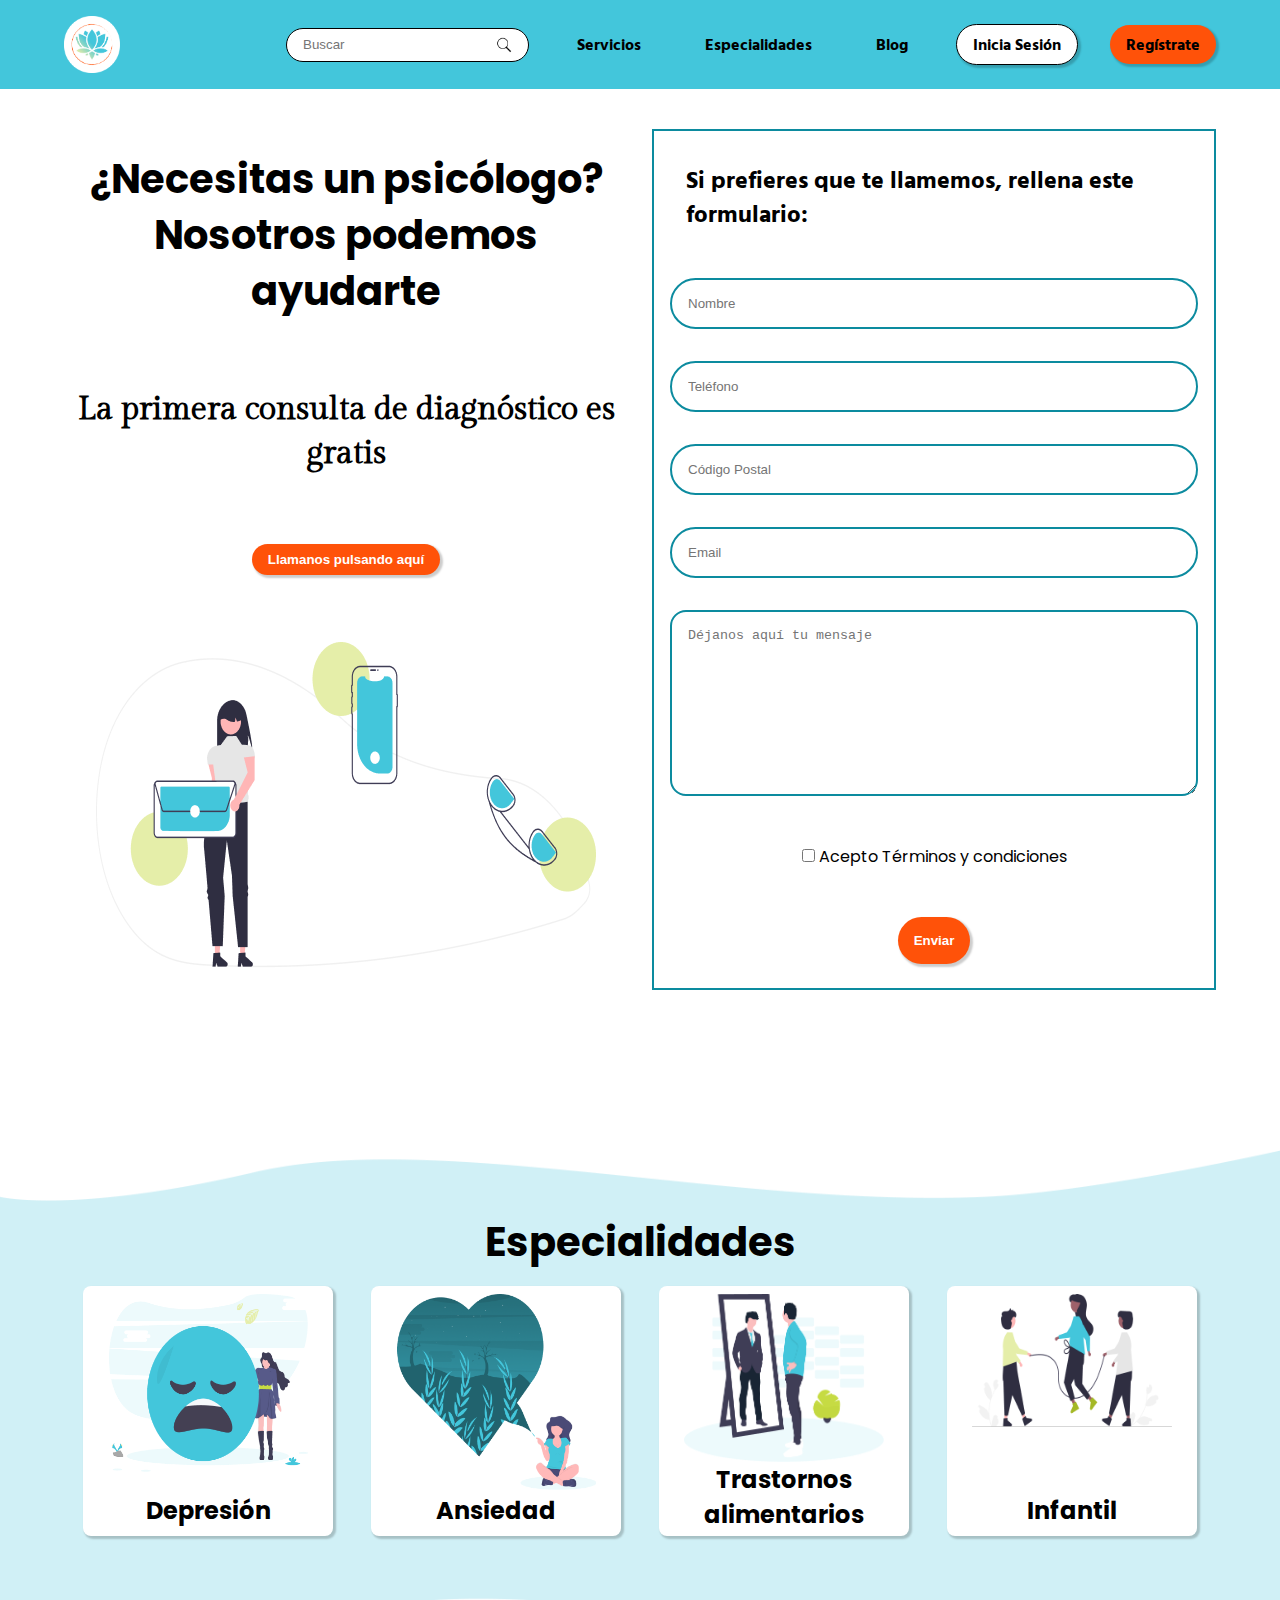
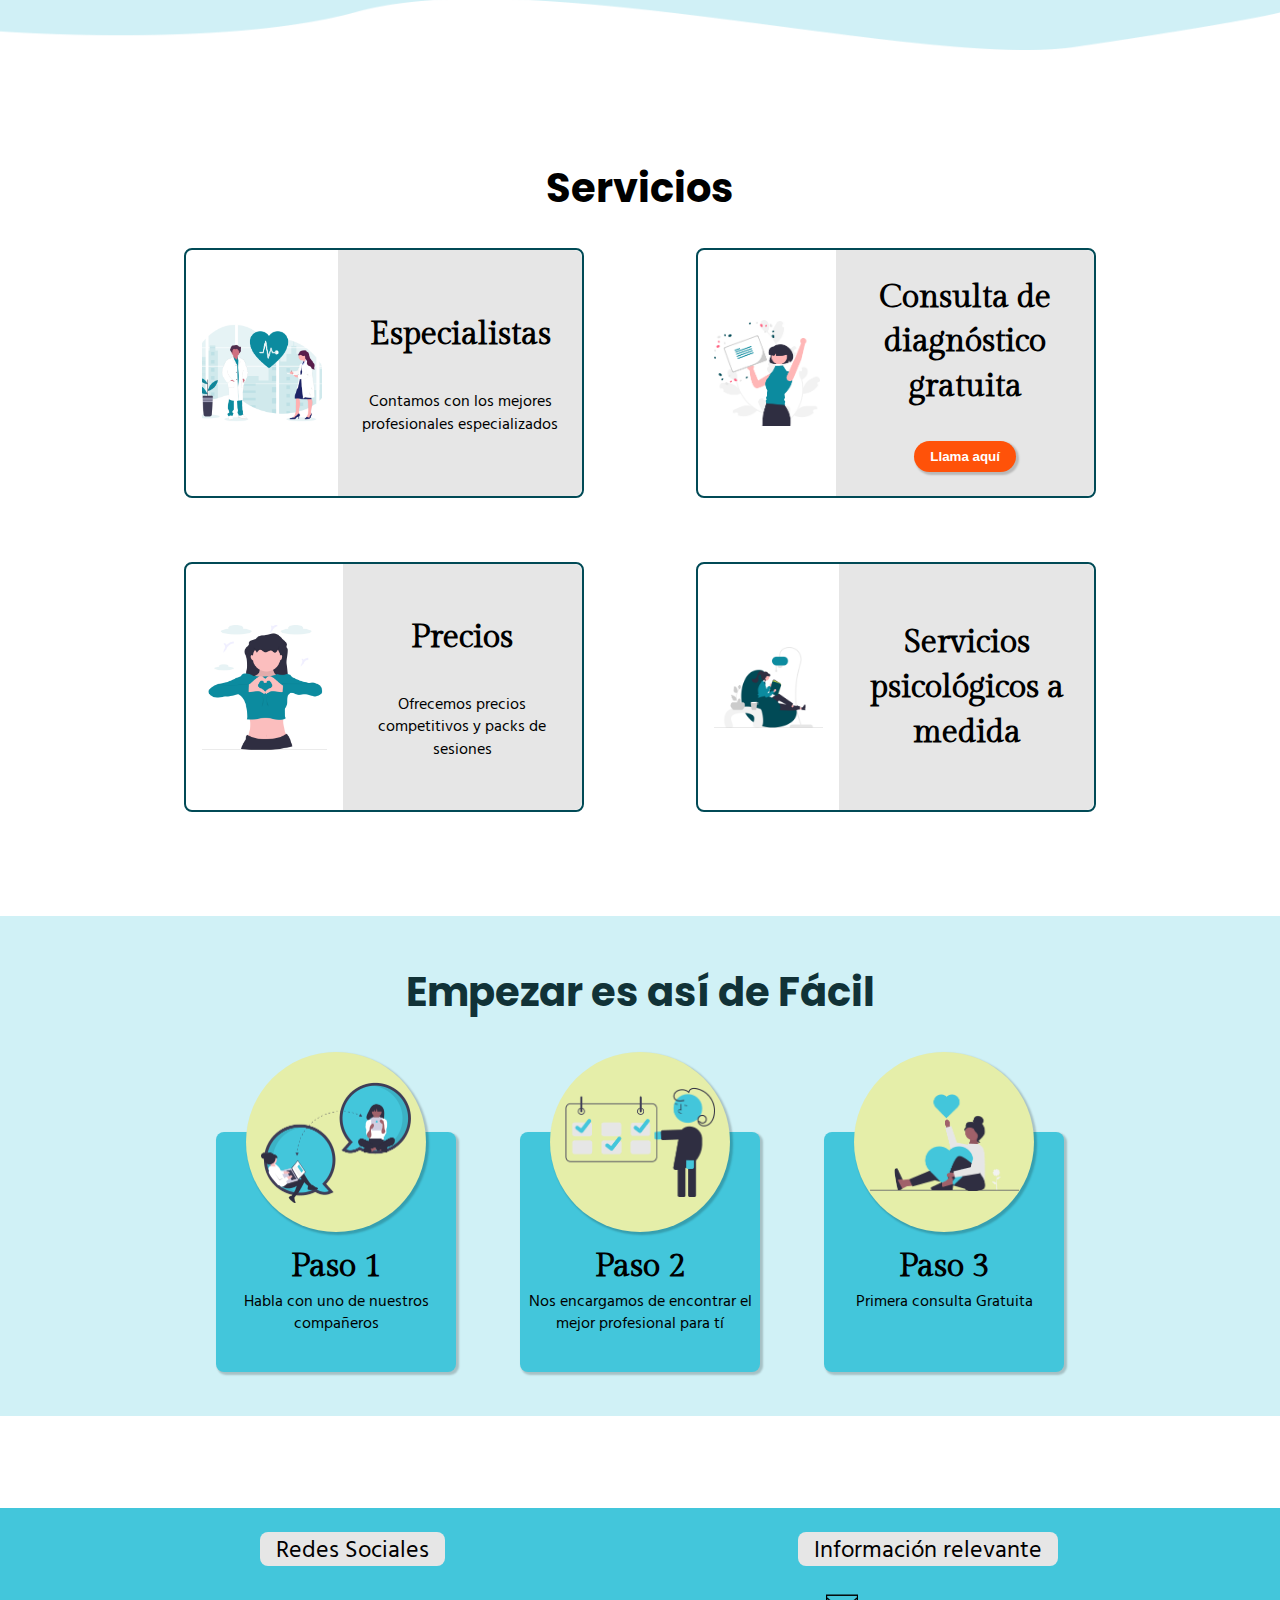
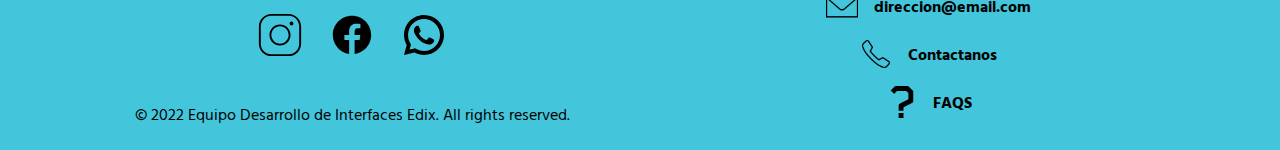
==== CLS/index.html @ a1950ba3 "Enlace especialidades" ====
<!DOCTYPE html>
<html lang="en">
<head>
  <meta charset="UTF-8">
  <meta http-equiv="X-UA-Compatible" content="IE=edge">
  <meta name="viewport" content="width=device-width, initial-scale=1.0">
  <link rel="stylesheet" href="./Estilos/style.css">
  <title>CLS</title>
</head>
<body>
  <!-- Header -->
  <header class="header">
    <!-- Navbar -->
    <nav class="nav container">
      <a href="./index.html" class="nav__logo">
        <img src="./images/logo.png" alt="Logo Empresa" class="logo_imagen">
      </a>
        
      <ul class="nav__list texto-descripcion">
        <img class="boton__menu-cerrar" src="./images/Iconografía/icons8-eliminar-50.png" alt="">
        <li>
          <form action="" class="nav__search">
            <input type="text" placeholder="Buscar" class="nav__search-input">
            <span class="nav__search-icon">
              <img src="./images/Iconografía/icons8-búsqueda-50.png" class="icono" alt="Icono Buscar">
            </span>
          </form>
        </li>
        <li class="nav__list-item">
          <a href="#" class="nav__list-link">Servicios</a>
        </li>
        <li class="nav__list-item">
          <a href="./PaginasWeb/especialidades.html" class="nav__list-link">Especialidades</a>
        </li>
        <li class="nav__list-item">
          <a href="#" class="nav__list-link">Blog</a>
        </li>
        <li>
          <a href="#" class="nav__list-item boton boton-blanco">Inicia Sesión</a>
        </li>
        <li>
          <a href="#" class="nav__list-item boton boton-contraste">Regístrate</a>
        </li>
      </ul>
      <span class="nav__menu-icon"><img src="./images/Iconografía/icons8-menú-en-círculos-50.png" alt=""></span>
        
    </nav>
  </header>

  <!-- Main -->
  <main class="main">

    <section class="hero container">
      <div class="hero-izq">
        <h1 class="titulo-h1">¿Necesitas un psicólogo?  Nosotros podemos ayudarte</h1>
        <h2 class="titulo-h2">La primera consulta de diagnóstico es gratis</h2>
        <button class="boton boton-contraste boton-llamanos">Llamanos pulsando aquí</button>
        <img src="./images/Picture1.png" alt="imagen llámanos">
      </div>
      <div>
        <form action="#" class="form-contacto">
          <h3 class="texto-descripcion">Si prefieres que te llamemos, rellena este formulario:</h3>
          <input type="text" placeholder="Nombre" class="input input-nombre">
          <input type="text" placeholder="Teléfono" class="input input-telefono">
          <input type="text" placeholder="Código Postal" class="input input-cPostal">
          <input type="text" placeholder="Email" class="input input-email">
          <textarea placeholder="Déjanos aquí tu mensaje" name="" id="" cols="30" rows="10" class="input-mensaje"></textarea>
          <div class="terminos-condiciones">
            <input type="checkbox" name="terminos" class="input-check">
            <span>Acepto Términos y condiciones</span><br>
            <span class="mensaje-tyc"></span>
          </div>
          <button type="submit" class="boton boton-contraste boton-enviar">Enviar</button>
        </form>
      </div>
      <div class="vEmergente">
        <div class="cont-vEmergente">
          <img class="boton-cerrar" src="./images/Iconografía/icons8-eliminar-50.png" alt="">
          <img src="./images/gracias.png" alt="">
          <h2>Muchas Gracias!</h2>
          <p>En breve nos pondremos en contacto contigo</p>
        </div>
      </div>
    </section>

    <section class="container especialidades">
      <img src="./images/fondoAzul.png" alt="">
      <h1 class="titulo-h1">Especialidades</h1>
      <div class="cont-especialidades">
        <div>
          <img src="./images/especialidad1.png" alt="">
          <h2>Depresión</h2>
        </div>
        <div>
          <img src="./images/especialidad2.png" alt="">
          <h2>Ansiedad</h2>
        </div>
        <div>
          <img src="./images/especialidad3.png" alt="">
          <h2>Trastornos alimentarios</h2>
        </div>
        <div>
          <img src="./images/especialidad4.png" alt="">
          <h2>Infantil</h2>
        </div>
      </div>
    </section>

    <section class="container servicios">
      <h1 class="titulo-h1">Servicios</h1>
      <div class="cont-tarj-serv">
        <div class="tarjeta-serv">
          <img src="./images/servicio1.png" alt="imagen especialistas">
          <div class="desc-servicio">
            <h2 class="titulo-h2">Especialistas</h2>
            <p class="texto-tarjeta">Contamos con los mejores profesionales especializados</p>
          </div>
        </div>
        <div class="tarjeta-serv">
          <img src="./images/servicio2.png" alt="imagen consulta">
          <div class="desc-servicio">
            <h2 class="titulo-h2">Consulta de diagnóstico gratuita</h2>
            <button class="boton boton-contraste">Llama aquí</button>
          </div>
        </div>
        <div class="tarjeta-serv">
          <img src="./images/servicio3.png" alt="imagen precios">
          <div class="desc-servicio">
            <h2 class="titulo-h2">Precios</h2>
            <p class="texto-tarjeta">Ofrecemos precios competitivos y packs de sesiones</p>
          </div>
        </div>
        <div class="tarjeta-serv">
          <img src="./images/servicio4.png" alt="imagen servicios">
          <div class="desc-servicio">
            <h2 class="titulo-h2">Servicios psicológicos a medida</h2>
          </div>
        </div>
      </div>
    </section>

    <section class="container empezar">
      <div class="fondo"></div>
      <div class="contenedor-empezar">
        <h1 class="titulo-h1">Empezar es así de Fácil</h1>
        <div class="contenedor-pasos">
          <div class="cont-tarj-pasos">
            <div class="cont-img-pasos">
              <img src="./images/pasos1.png" alt="">
            </div>
            <div class="cont-desc-pasos">
              <h2 class="titulo-h2">Paso 1</h2>
              <p class="texto-tarjeta">Habla con uno de nuestros compañeros</p>
            </div>
          </div>
          <div class="cont-tarj-pasos">
            <div class="cont-img-pasos">
              <img src="./images/pasos2.png" alt="">
            </div>
            <div class="cont-desc-pasos">
              <h2 class="titulo-h2">Paso 2</h2>
              <p class="texto-tarjeta">Nos encargamos de encontrar el mejor profesional para tí</p>
            </div>
          </div>
          <div class="cont-tarj-pasos">
            <div class="cont-img-pasos">
              <img src="./images/pasos3.png" alt="">
            </div>
            <div class="cont-desc-pasos">
              <h2 class="titulo-h2">Paso 3</h2>
              <p class="texto-tarjeta">Primera consulta Gratuita</p>
            </div>
          </div>
        </div>
      </div>
    </section>

  </main>
  <footer class="container footer">
    <div class="footer-izq">
      <h3 class="texto-descripcion">Redes Sociales</h3>
      <div class="iconos-redes">
        <img src="./images/Iconografía/icons8-instagram.svg" alt="icono instagram">
        <img src="./images/Iconografía/icons8-facebook-nuevo.svg" alt="icono facebook">
        <img src="./images/Iconografía/icons8-whatsapp.svg" alt="icono whatsapp">
      </div>
      <h6 class="texto-tarjeta">© 2022 Equipo Desarrollo de Interfaces Edix. All rights reserved.</h6>
    </div>
    <div class="footer-der">
      <h3 class="texto-descripcion">Información relevante</h3>
      <div>
        <img src="./images/Iconografía/icons8-mensaje-relleno-50.png" alt="icono mensaje">
        <h4 class="texto-tarjeta">direccion@email.com</h4>
      </div>
      <div>
        <img src="./images/Iconografía/icons8-teléfono-50.png" alt="icono telefono">
        <h4 class="texto-tarjeta">Contactanos</h4>
      </div>
      <div>
        <img src="./images/Iconografía/icons8-signo-de-interrogación-52.png" alt="icono interrogacion">
        <h4 class="texto-tarjeta">FAQS</h4>
      </div>
    </div>
  </footer>

  <script src="./JS/script.js"></script>
</body>
</html>
---- CLS/Estilos/style.css ----
@import url('https://fonts.googleapis.com/css2?family=Gilda+Display&family=Hind+Vadodara:wght@400;500;700&family=Poppins:wght@100;200;300;400;500;600;700&display=swap');

:root {
  /* Paleta de colores */

  --Azul-oscuro: #014A56;
  --Azul-turquesa: #0C8B9F;
  --Azul-base: #43C6DB;
  --Azul-claro: rgba(67, 198, 219, 0.25);
  --Verde-base: #A4B825;
  --Verde-medio: #C6DB43;
  --Verde-claro: #E5EEA9;
  --Contraste-base: #FF5209;
  --Contraste-medio: #FF9D56;
  --Contraste-Claro: #FFC9A2;
  --Negro: #000000;
  --Blanco: #FFFFFF;
  --Gris-claro: #E6E6E6;

}

* {
  margin: 0;
  padding: 0;
  box-sizing: border-box;
}

body {
  color: var(--Negro);
  font-family: 'Poppins', sans-serif;
  overflow-x: hidden;
}

body::-webkit-scrollbar {
  width: 16px;
}

body::-webkit-scrollbar-track {
  background: var(--Gris-claro);
}

body::-webkit-scrollbar-thumb {
  background-color: var(--Azul-claro);
  border-radius: 24px;
}

a {
  text-decoration: none;
}

ul {
  list-style: none;
}

textarea {
  border-radius: 16px;
}

/* Clases Reusables */

.input {
  border-radius: 24rem;
}

.icono {
  width: 16px;;
}

.titulo-h1 {
  font-family: 'Poppins', sans-serif;
  font-size: 40px;
  line-height: 140%;
}

.titulo-h2 {
  font-family: 'Gilda Display', serif;
  font-size: 32px;
  line-height: 140%;
}

.texto-descripcion {
  font-family: 'Hind Vadodara', sans-serif;
  font-size: 24px;
  line-height: 140%;
}

.texto-tarjeta {
  font-family: 'Hind Vadodara', sans-serif;
  font-size: 16px;
  line-height: 140%;
}

.boton {
  display: inline-block;
  font-weight: bold;
  text-align: center;
  cursor: pointer;
  border-radius: 24rem;
  padding: 8px 16px;
  box-shadow: 2px 2px 2px 1px rgba(0, 0, 0, 0.2);
  transition: background-color .25s;
}

.boton-contraste {
  background-color: var(--Contraste-base);
  color: var(--Negro);
  border: none;
}

.boton-contraste:hover {
  background-color: var(--Contraste-Claro);
}

.boton-blanco {
  background-color: var(--Blanco);
  color: var(--Negro);
  border: 1px solid var(--Negro);
}

.boton-blanco:hover {
  background-color: var(--Gris-claro);
}

.container {
  max-width: 100vw;
  margin-inline: auto;
  margin-block: 24px;
  padding: 16px 64px;
}

/* NavBar */

.header {
  position: relative;
  width: 100%;
}

.nav {
  display: flex;
  align-items: center;
  justify-content: space-between;
  background-color: var(--Azul-base);
  width: 100vw;
  gap: 16px;
  margin-top: 0;
}

.logo_imagen {
  display: block;
  width: 56px;
}

.nav__menu-icon {
  display: none;
}

.boton__menu-cerrar {
  display: none;
}

.nav__search {
  display: flex;
  align-items: center;
  column-gap: 1rem;
  padding: 8px 16px;
  border: 1px solid var(--Negro);
  border-radius: 24rem;
  background-color: var(--Blanco);
}

.nav__search:focus-within {
  border-color: var(--Contraste-base);
}

.nav__search-icon {
  display: inline-flex;
}

.nav__search-input {
  border: none;
  outline: none;
  width: 100%;
}

.nav__list {
  display: flex;
  flex-direction: row;
  justify-content: center;
  align-items: center;
  gap: 32px;
  font-size: 16px;
}

.nav__list-link {
  display: inline-block;
  padding: 16px;
  color: var(--Negro);
  font-weight: bold;
  transition: color .3s;
}

.nav__list-link:hover {
  color: var(--Contraste-base);
}

/* Hero */

.hero {
  position: relative;
  display: grid;
  grid-template-columns: repeat(2, 1fr);
  gap: 24px;
}

.hero-izq {
  display: flex;
  flex-direction: column;
  flex-flow: row wrap;
  justify-content: center;
  align-items: center;
  gap: 24px;
}

.hero-izq h1,
.hero-izq h2 {
  text-align: center;
}

.hero-izq button {
  width: fit-content;
  height: fit-content;
  margin-inline: auto;
  color: var(--Blanco);
}

.form-contacto {
  display: grid;
  justify-content: center;
  align-items: center;
  border: 2px solid var(--Azul-turquesa);
}

.form-contacto > * {
  padding: 16px;
  margin: 16px;
}

.terminos-condiciones {
  text-align: center;
}

.form-contacto input,
.form-contacto textarea {
  border: 2px solid var(--Azul-turquesa);
}
.form-contacto button {
  color: var(--Blanco);
  width: fit-content;
  height: fit-content;
  margin-inline: auto;
  margin-bottom: 24px;
}

.vEmergente {
  background-color: var(--Azul-claro);
  width: 100vw;
  height: 100vh;
  position: absolute;
  top: 50%;
  left: 50%;
  transform: translate(-50%, -50%);
  z-index: 10;
  display: none;
}

.cont-vEmergente {
  position: relative;
  top: 50%;
  left: 50%;
  transform: translate(-50%, -50%);
  display: flex;
  flex-direction: column;
  align-items: center;
  justify-content: center;
  gap: 32px;
  background-color: var(--Blanco);
  width: 600px;
  border-radius: 8px;
  padding: 32px;
}

.vEmergente.activo {
  display: initial;
}

.cont-vEmergente .boton-cerrar {
  position: absolute;
  top: 0;
  right: 0;
  scale: 0.7;
  cursor: pointer;
  margin: 8px;
}
/* Especialidades */

.especialidades {
  position: relative;
  padding-block: 64px;
  margin-block: 144px;
}

.especialidades > img {
  position: absolute;
  top: 0;
  left: 0;
  width: 100%;
  height: 500px;
  z-index: -1;

}

.especialidades h1 {
  text-align: center;
  margin-bottom: 16px;
}

.cont-especialidades {
  display: grid;
  grid-template-columns: repeat(4, 1fr);
  justify-content: center;
  justify-items: center;
  align-items: center;

}

.cont-especialidades div {
  width: 250px;
  height: 250px;
  padding:8px;
  background-color: var(--Blanco);
  border-radius: 8px;
  box-shadow: 2px 2px 2px 1px rgba(0, 0, 0, 0.2);
  display: flex;
  flex-direction: column;
  justify-content: space-between;
  align-items: center;
  cursor: pointer;
  transition: 0.2s ease-in-out;
}

.cont-especialidades div:hover {
  background-color: var(--Contraste-Claro);
}

.cont-especialidades h2 {
  text-align: center;
}

.cont-especialidades img {
  width: 200px;
}

/* Servicios */

.servicios {
  display: flex;
  flex-direction: column;
  justify-content: center;
  align-items: center;
}

.cont-tarj-serv {
  display: grid;
  grid-template-columns: repeat(2, 1fr);
  gap: 64px;
  margin-top: 32px;
  margin-bottom: 64px;
}

.tarjeta-serv {
  display: flex;
  justify-content: space-between;
  align-items: center;
  border: 2px solid var(--Azul-oscuro);
  border-radius: 8px;
  height: 250px;
  width: 400px;
  margin-inline: 24px;
}

.desc-servicio {
  display: flex;
  height: 100%;
  flex-direction: column;
  justify-content: center;
  align-items: center;
  background-color: var(--Gris-claro);
  border-bottom-right-radius: 8px;
  border-top-right-radius: 8px;
  padding: 16px;
}

.desc-servicio button {
  color: var(--Blanco);
  width: fit-content;
  height: fit-content;
  margin-inline: auto;
}

.desc-servicio h2,
.desc-servicio p,
.desc-servicio button {
  text-align: center;
  margin-block: 16px;
}

.servicios img {
  width: 250px;
  height: fit-content;
  overflow: hidden;
  padding: 16px;

}

/* Empezar es así de fácil */

.empezar {
  position: relative;
  margin-bottom: 120px;
}

.fondo {
  position: absolute;
  background-color: var(--Azul-claro);
  top: 0;
  left: 0;
  width: 100%;
  height: 500px;
}

.contenedor-empezar h1 {
  text-align: center;
  padding-block: 32px;
}

.contenedor-pasos {
  display: flex;
  justify-content: center;
  gap: 64px;
}

.cont-tarj-pasos {
  display: flex;
  flex-direction: column;
  position: relative;
  justify-content: center;
  align-items: center;
  margin-top: 80px;
  cursor: pointer;
}

.cont-tarj-pasos:hover .cont-img-pasos {
  scale: 1.05;
}

.cont-img-pasos {
  position: absolute;
  top: -80px;
  background-color: var(--Verde-claro);
  width: 180px;
  height: 180px;
  border-radius: 50%;
  display: grid;
  align-items: center;
  justify-content: center;
  box-shadow: 2px 2px 2px 1px rgba(0, 0, 0, 0.2);
  transition: 0.2s ease-in-out;
}

.cont-img-pasos img {
  width: 150px;
}

.cont-desc-pasos {
  background-color: var(--Azul-base);
  width: 240px;
  height: 240px;
  border-radius: 8px;
  display: flex;
  flex-direction: column;
  align-items: center;
  padding-top: 112px;
  box-shadow: 2px 2px 2px 1px rgba(0, 0, 0, 0.2);
}

.cont-desc-pasos p {
  text-align: center;
}

/* Footer */

footer {
  display: grid;
  grid-template-columns: repeat(2, 1fr);
  justify-content: center;
  margin-top: 64px;
  background-color: var(--Azul-base);
}

.footer {
  margin-bottom: 0;
  padding-block: 24px;
}

footer h3 {
  background-color: var(--Gris-claro);
  padding-inline: 16px;
  border-radius: 8px;
  font-weight: 400;
  text-align: center;
}

.footer-izq img {
  width: 48px;
}

.footer-izq h6 {
  font-weight: normal;
}

.iconos-redes {
  display: flex;
  gap: 24px;
}

.footer-der h3 {
  margin-bottom: 16px;
}

.footer-der img {
  width: 32px;
}

.footer-izq,
.footer-der {
  display: flex;
  flex-direction: column;
  align-items: center;
  justify-content: space-between;
}

.footer-der div {
  display: flex;
  gap: 16px;
  padding: 8px;
  align-items: center;
}


/*DEPRESION*/

/* Sección 1 */
.containertotal {
  padding-inline: 0;
}
.container1{
  display: flex;
  flex-direction: column;
  gap: 16px;
  background-color: var(--Gris-claro);
  border-radius: 8px;
}

.contenedor-tarj-dep {
  display: grid;
  grid-template-columns: 1fr 4fr;
  align-items: center;
  margin: 32px;
}

.contenedor-tarj-dep img {
  width: 200px;
  height: 200px;
  background-color: var(--Blanco);
  border-radius: 8px;
  margin: auto;
}

.desc-depresion {
  margin-inline: 16px;
}

.boton-llamar-dep{
  display: flex;
  align-items: center;
  justify-content: center;
  padding: 24px;
}

.boton-llamar-dep button {
 color: var(--Blanco);
}

/* Sección 2 */

.cont-profesionales {
  position: relative;
  display: flex;
  flex-direction: column;
  align-items: center;
  gap: 32px;
  margin-block: 128px;
}

.cont-profesionales > img {
  position: absolute;
  top: -64px;
  left: 0;
  width: 100%;
  height: 500px;
  z-index: -1;
}

.cont-profesionales h2 {
  text-align: center;
  margin-inline: 24px;
}

.cont-profesionales button {
  color: var(--Blanco);
}

.cont-personas {
  position: relative;
  display: flex;
  justify-content: center;
  align-items: center;
  gap: 64px;
}

.cont-personas p {
  text-align: center;
}

.cont-personas img {
  width: 170px;
  border-radius: 50%;
  transition: .2s ease-in-out;
}

.cont-personas img:hover {
  scale: 1.02;
}
 .personas {
  display: flex;
  flex-direction: column;
  gap: 16px;
 }

/* Seccion 3 */

.container3{
  display: flex;
  flex-direction: column;
  gap: 32px;
  border: #014A56 solid 2px;
  border-radius: 8px;
  margin-inline: 32px;
}

.container3 button {
  width: fit-content;
  height: fit-content;
  margin-inline: auto;
  color: var(--Blanco);
  background-color: var(--Azul-oscuro);
  border: none;
}

.blogs {
  display: grid;
  grid-template-columns: repeat(3, 1fr);
  gap: 16px;
  align-items: center;
  justify-content: center;
}

.blog {
  padding: 8px;
  border-radius: 8px;
  height: 150px;
  background-color: var(--Gris-claro);
}

.container3 h2{
  text-align: center;
  padding-top: 16px;
}

.cuadro{
  display: grid;
  grid-template-columns: 1fr 3fr;
  align-items: center;
  justify-content: center;
  gap: 16px;
}

.cuadro p{
  padding: 16px;
}

.cuadro img {
  height: 120px;
  width: 100px;
  border-radius: 8px;
}



/* Sección 4 */

.container4 {
  display: flex;
  flex-direction: column;
  justify-content: center;
  align-items: center;
  gap: 80px;
  margin: 48px;
}

.cont-exito {
  display: flex;
  align-items: center;
  justify-content: space-between;
  gap: 16px;
}

.exito {
  position: relative;
  display: flex;
  flex-direction: column;
  align-items: center;
  justify-content: flex-end;
  background-color: var(--Azul-claro);
  border-radius: 8px;
  height: 300px;
  width: 300px;
}

.exito img {
  position: absolute;
  width: 150px;
  top: -56px;
  background-color: var(--Gris-claro);
  border-radius: 50%;
}

.exito p {
  text-align: center;
  padding: 16px;
}


@media screen and (max-width: 1250px){

  .nav__list {
    column-gap: 8px;
  }

  /* Hero */

  .hero-izq img {
    width: 40vw;
  }

  /* Especialidades */


  .cont-especialidades {
    grid-template-columns: repeat(2, 1fr);
    gap: 40px;
  }

  .especialidades > img {
    height: 800px;
  }

  /* Servicios */

  .tarjeta-serv {
    border-radius: 8px;
    height: 250px;
    width: 350px;
    margin-inline: 24px;
  }

  /* Profesionales */

  .cont-profesionales > img {
    height: 550px;
  }

  /* Exito */

  .cont-exito {
    display: grid;
    grid-template-columns: repeat(2, 1fr);
    gap: 88px;
  }

}

/*ESPECIALIDADES*/

/*LAPTOP*/
@media screen {

.tituloEspecialidad{
  text-align: center;
  padding: 100px;

}

.flexEspecialidades{
  display: grid;
  grid-template-columns: repeat(4, 1fr);
  justify-content: center;
  justify-items: center;
  align-items: center;
  margin-left: 10%;
  margin-right: 10%;
  margin-bottom: 10%;
}


.flexEspecialidades div:hover {
  background-color: var(--Contraste-Claro);
  animation: miAnimacion 2s ease 0s infinite;
}

.flexEspecialidades div {
  width: 90%;
  height: 300px;
  padding:10px;
  background-color: var(--Azul-claro);
  border-radius: 8px;
  box-shadow: 2px 2px 2px 1px rgba(0, 0, 0, 0.2);
  display: flex;
  flex-direction: column;
  justify-content: space-between;
  align-items: center;
  cursor: pointer;
  transition: 0.2s ease-in-out;
  margin: 5%;

}

.tarjetaEspecialidad{
  display: grid;
  grid-template-columns: 1;
  grid-template-rows: 2;
}

.flexEspecialidades img {
  width: 80%;
  align-items: center;
  grid-column: 2/3;
}


}

/*TABLET*/
@media screen and (max-width: 992px){

  /* Nav */

  .nav__list {
    position: relative;
    flex-direction: column;
    position: absolute;
    top: 0;right: 0;
    z-index: 100;
    background-color: var(--Gris-claro);
    padding-block: 112px 32px;
    padding-inline: 32px;
    border-radius: 8px;
    transform: translateX(100%);
    transition: 0.3s linear;
    box-shadow: 0px 2px 2px 2px rgba(0, 0, 0, 0.2);
  }

  .boton__menu-cerrar{
    display: initial;
    position: absolute;
    top: 0;
    right: 0;
    padding: 16px 24px;
    transform: scale(0.6);
  }

  .nav__list.activo {
    transform: translateX(0);
  }

  .nav__menu-icon {
    display: initial;
    transform: scale(0.8);
  }

  .tituloEspecialidad{
    text-align: center;
    padding: 80px;

  }

  /* Hero */

  .hero {
    grid-template-columns: 1fr;
  }

  /* Servicios Home */

  .cont-tarj-serv {
    grid-template-columns: 1fr;
  }

  /* Empezar es así de fácil */

  .contenedor-pasos {
    display: flex;
    flex-direction: column;
  }

  .fondo {
    height: 1300px;
  }

  /* Profesionales */

  .cont-personas {
    display: grid;
    grid-template-columns: repeat(2, 1fr);
    column-gap: 128px;
  }

  .cont-profesionales > img {
    height: 860px;
  }

  .flexEspecialidades{
    display: grid;
    grid-template-columns: repeat(2, 1fr);
    justify-content: center;
    justify-items: center;
    align-items: center;
    margin-left: 10%;
    margin-right: 10%;
    margin-bottom: 10%;
  }

  .flexEspecialidades div:hover {
    background-color: var(--Contraste-Claro);
    animation: miAnimacion 2s ease 0s infinite;
  }

  .flexEspecialidades div {
    width: 90%;
    height: 300px;
    padding:10px;
    background-color: var(--Azul-claro);
    border-radius: 8px;
    box-shadow: 2px 2px 2px 1px rgba(0, 0, 0, 0.2);
    display: flex;
    flex-direction: row;
    justify-content: space-between;
    align-items: center;
    cursor: pointer;
    transition: 0.2s ease-in-out;
    margin: 24px;

  }

  .tarjetaEspecialidad{
    display: grid;
    grid-template-columns: 1;
    grid-template-rows: 2;
    justify-self: center;
  }

  .flexEspecialidades img {
    width: 80%;
    align-items: center;
    grid-column: 2/3;

  }

  /* Footer */
  footer h3 {
    width: min-content;
  }
}

  /*MOBILE*/
@media screen and (max-width: 575px){

  /* Especialidades Home */

  .especialidades {
    margin-block: 164px;
    padding-top: 180px;
  }
  .cont-especialidades {
    grid-template-columns: 1fr;
  }

  .especialidades > img {
    width: 1000px;
    height: 1600px;
  }

  .especialidades > h1 {
    margin-bottom: 32px;
  }

  /* Empezar es así de fácil */

  .fondo {
    height: 1340px;
  }

  /* Profesionales */

  .cont-personas {
    display: flex;
    flex-direction: column;
  }

  .cont-profesionales > img {
    top: -140px;
    height: 1550px;
    width: 1600px;
  }

  /* Blogs */

  .blogs {
    display: flex;
    flex-direction: column;
  }

  /* Exito */

  .cont-exito {
    display: flex;
    flex-direction: column;
  }

  .tituloEspecialidad{
    text-align: center;
    padding: 64px;

  }

  .flexEspecialidades{
    display: grid;
    grid-template-columns: repeat(1, 1fr);
    justify-content: center;
    justify-items: center;
    align-items: center;
  }


  .flexEspecialidades div:hover {
    background-color: var(--Contraste-Claro);
    animation: miAnimacion 2s ease 0s infinite;
  }

  .flexEspecialidades div {
    width: 90%;
    height: 400px;
    padding:10px;
    background-color: var(--Azul-claro);
    border-radius: 8px;
    box-shadow: 2px 2px 2px 1px rgba(0, 0, 0, 0.2);
    display: flex;
    flex-direction: column;
    justify-content: space-between;
    align-items: center;
    cursor: pointer;
    transition: 0.2s ease-in-out;
  }

  .tarjetaEspecialidad{
    display: grid;
    grid-template-columns: 1;
    grid-template-rows: 2;
    justify-self: center;
  }

  .tarjetaEspecialidad img {
    width: 80%;
    grid-column: 2/3;
  }

}


@keyframes miAnimacion {

  0%, 100%{
    transform: scale(1,1);
  }
  50%{
    transform: scale(1.1, 1.1);
  }

}
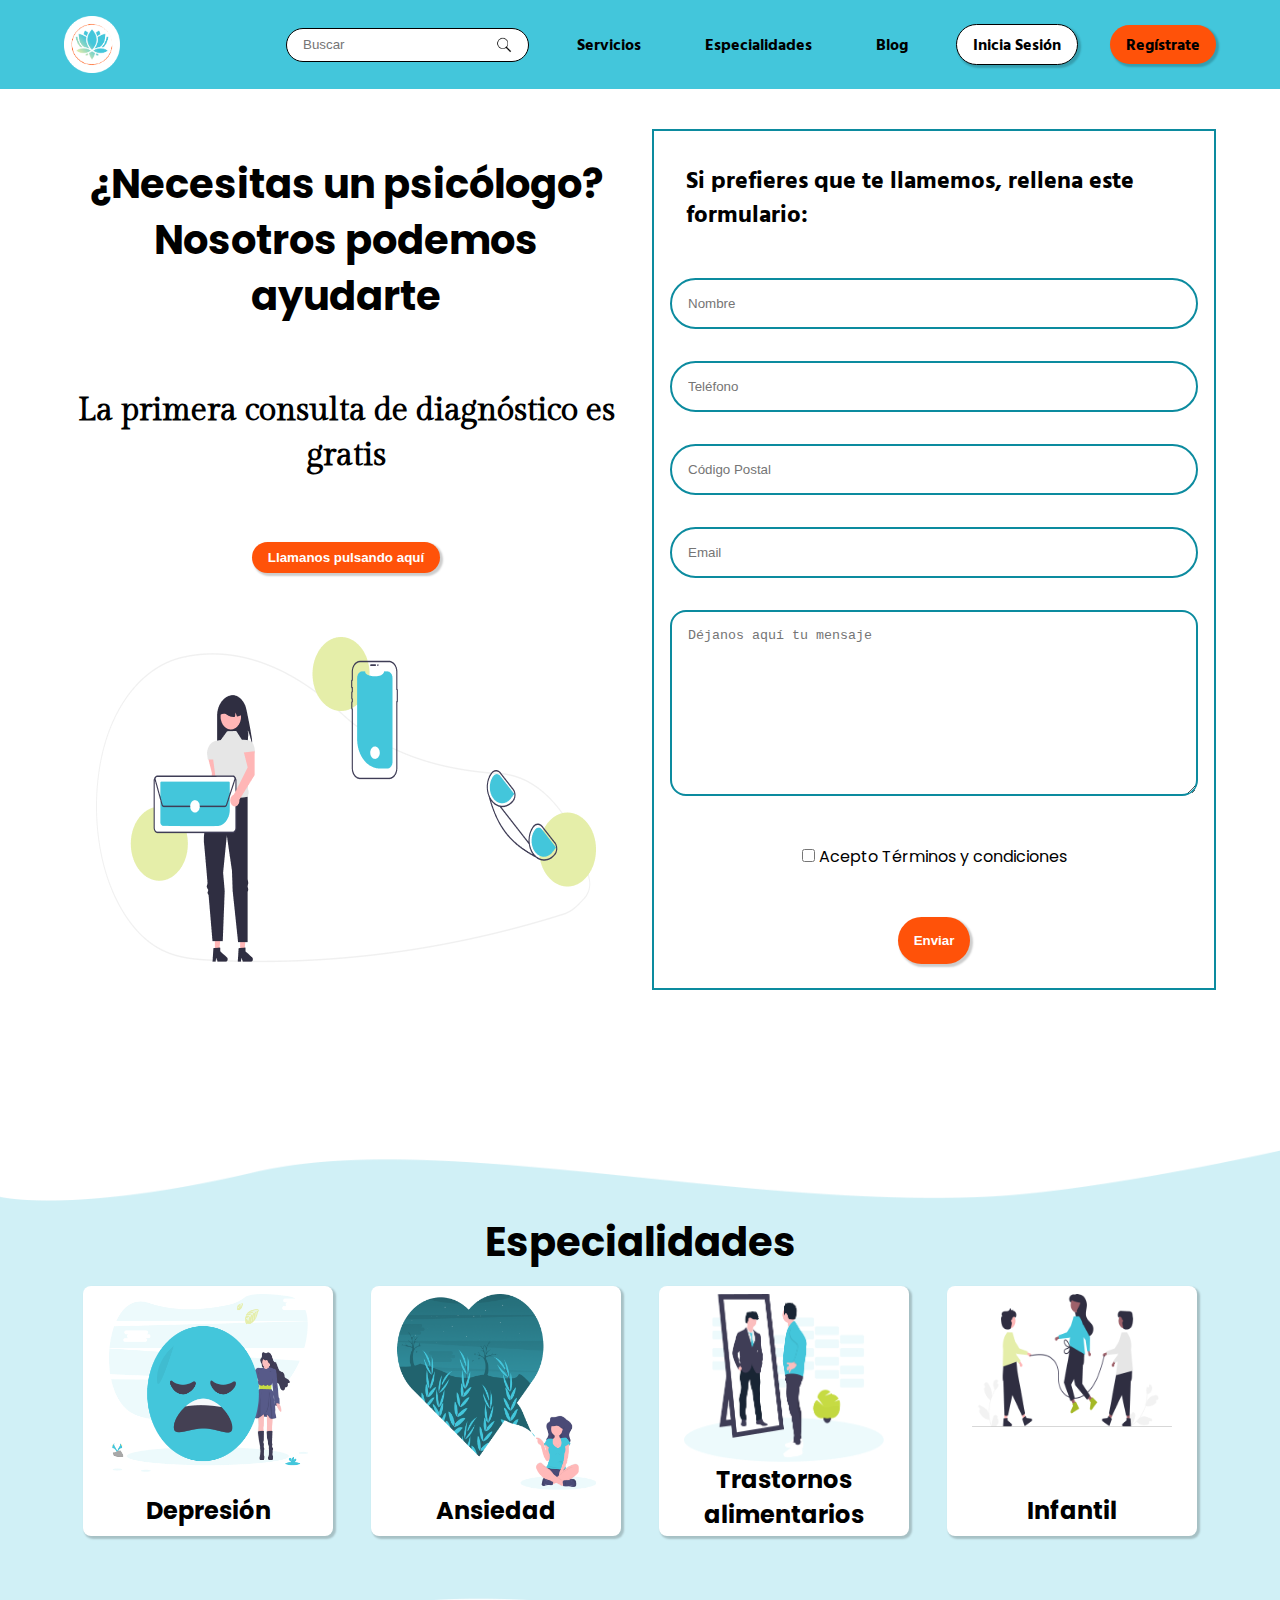
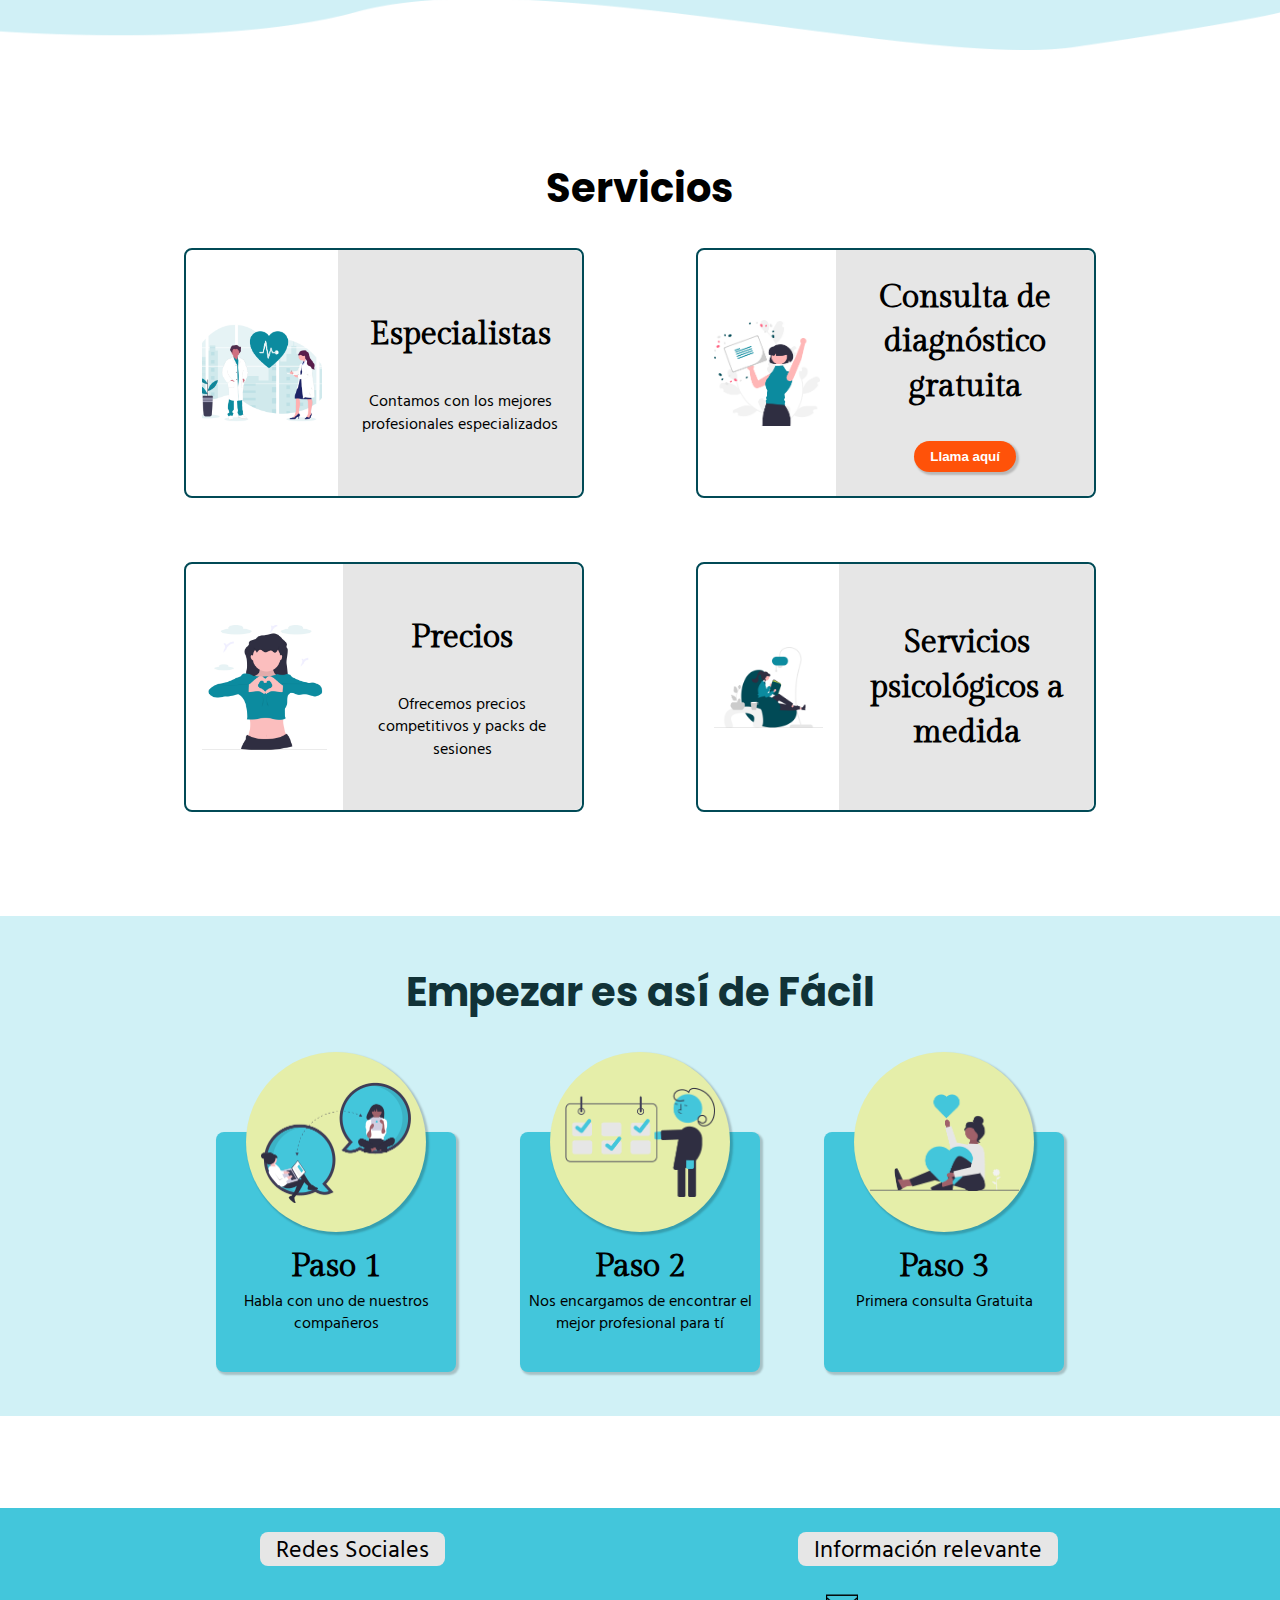
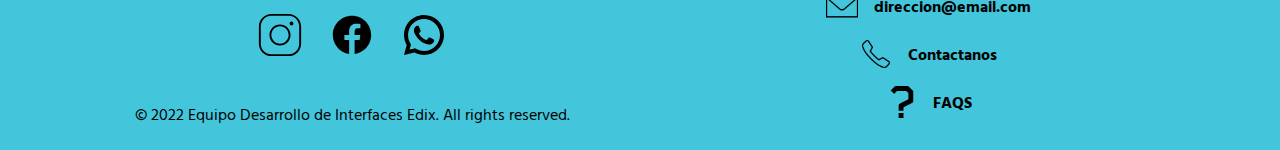
==== commit b41d9cda: "cambios" ====
--- a/CLS/index.html
+++ b/CLS/index.html
@@ -36,10 +36,10 @@
           <a href="#" class="nav__list-link">Blog</a>
         </li>
         <li>
-          <a href="#" class="nav__list-item boton boton-blanco">Inicia Sesión</a>
+          <a href="./PaginasWeb/404.html" class="nav__list-item boton boton-blanco">Inicia Sesión</a>
         </li>
         <li>
-          <a href="#" class="nav__list-item boton boton-contraste">Regístrate</a>
+          <a href="./PaginasWeb/404.html" class="nav__list-item boton boton-contraste">Regístrate</a>
         </li>
       </ul>
       <span class="nav__menu-icon"><img src="./images/Iconografía/icons8-menú-en-círculos-50.png" alt=""></span>
@@ -54,11 +54,11 @@
       <div class="hero-izq">
         <h1 class="titulo-h1">¿Necesitas un psicólogo?  Nosotros podemos ayudarte</h1>
         <h2 class="titulo-h2">La primera consulta de diagnóstico es gratis</h2>
-        <button class="boton boton-contraste boton-llamanos">Llamanos pulsando aquí</button>
+        <button  onclick='location.href="./PaginasWeb/404.html"' class="boton boton-contraste boton-llamanos">Llamanos pulsando aquí</button>
         <img src="./images/Picture1.png" alt="imagen llámanos">
       </div>
       <div>
-        <form action="#" class="form-contacto">
+        <form action="" class="form-contacto">
           <h3 class="texto-descripcion">Si prefieres que te llamemos, rellena este formulario:</h3>
           <input type="text" placeholder="Nombre" class="input input-nombre">
           <input type="text" placeholder="Teléfono" class="input input-telefono">
@@ -70,7 +70,7 @@
             <span>Acepto Términos y condiciones</span><br>
             <span class="mensaje-tyc"></span>
           </div>
-          <button type="submit" class="boton boton-contraste boton-enviar">Enviar</button>
+          <button type="button" class="boton boton-contraste boton-enviar">Enviar</button>
         </form>
       </div>
       <div class="vEmergente">
@@ -87,22 +87,22 @@
       <img src="./images/fondoAzul.png" alt="">
       <h1 class="titulo-h1">Especialidades</h1>
       <div class="cont-especialidades">
-        <div>
+        <a href="./PaginasWeb/depresion.html" target="_blank">
           <img src="./images/especialidad1.png" alt="">
           <h2>Depresión</h2>
-        </div>
-        <div>
+        </a>
+        <a>
           <img src="./images/especialidad2.png" alt="">
           <h2>Ansiedad</h2>
-        </div>
-        <div>
+        </a>
+        <a>
           <img src="./images/especialidad3.png" alt="">
           <h2>Trastornos alimentarios</h2>
-        </div>
-        <div>
+        </a>
+        <a>
           <img src="./images/especialidad4.png" alt="">
           <h2>Infantil</h2>
-        </div>
+        </a>
       </div>
     </section>
 
--- a/CLS/Estilos/style.css
+++ b/CLS/Estilos/style.css
@@ -216,10 +216,9 @@
 .hero-izq {
   display: flex;
   flex-direction: column;
-  flex-flow: row wrap;
-  justify-content: center;
-  align-items: center;
-  gap: 24px;
+  justify-content: center;
+  align-items: center;
+  gap: 64px;
 }
 
 .hero-izq h1,
@@ -334,7 +333,8 @@
 
 }
 
-.cont-especialidades div {
+.cont-especialidades a {
+  color: var(--Negro);
   width: 250px;
   height: 250px;
   padding:8px;
@@ -349,7 +349,7 @@
   transition: 0.2s ease-in-out;
 }
 
-.cont-especialidades div:hover {
+.cont-especialidades a:hover {
   background-color: var(--Contraste-Claro);
 }
 
@@ -557,8 +557,7 @@
   align-items: center;
 }
 
-
-/*DEPRESION*/
+/*PÁGINA DEPRESION*/
 
 /* Sección 1 */
 .containertotal {
@@ -716,8 +715,6 @@
   border-radius: 8px;
 }
 
-
-
 /* Sección 4 */
 
 .container4 {
@@ -761,6 +758,92 @@
   padding: 16px;
 }
 
+/*PAG ESPECIALIDADES*/
+
+.cont-pag-especialidades {
+  display: flex;
+  flex-direction: column;
+  align-items: center;
+  justify-content: center;
+  margin-bottom: 128px;
+}
+
+.tituloEspecialidad{
+  text-align: center;
+  padding: 100px;
+}
+
+.flexEspecialidades{
+  display: grid;
+  grid-template-columns: repeat(2, 1fr);
+  justify-content: center;
+  justify-items: center;
+  align-items: center;
+  gap: 64px;
+}
+
+
+.tarjetaEspecialidad:hover {
+  background-color: var(--Contraste-Claro);
+  
+}
+
+.tarjetaEspecialidad:hover > div {
+  animation: miAnimacion 2s ease-in-out 0s infinite;
+}
+
+.tarjetaEspecialidad{
+  display: flex;
+  flex-direction: column;
+  align-items: center;
+  justify-content: space-between;
+  width: 400px;
+  height: 500px;
+  background-color: var(--Azul-claro);
+  border-radius: 8px;
+  padding: 24px;
+}
+
+.tarjetaEspecialidad > div {
+  display: grid;
+  place-content: center;
+  background-color: var(--Gris-claro);
+  width: 250px;
+  height: 250px;
+  border-radius: 50%;
+}
+
+.tarjetaEspecialidad img {
+  width: 200px;
+  padding: 8px;
+}
+
+.tarjetaEspecialidad h2 {
+  text-align: center;
+  color: var(--Negro);
+}
+
+.tarjetaEspecialidad h5 {
+  text-align: center;
+  color: var(--Negro);
+}
+
+/* PÁGINA 404 */
+
+.cont-pag-construccion {
+  display: grid;
+  place-content: center;
+  justify-content: center;
+  align-items: center;
+  width: 100vw;
+  height: 100vh;
+  gap: 80px;
+}
+
+.cont-pag-construccion img {
+  filter: hue-rotate(330deg);
+  scale: 1.4;
+}
 
 @media screen and (max-width: 1250px){
 
@@ -808,66 +891,6 @@
     grid-template-columns: repeat(2, 1fr);
     gap: 88px;
   }
-
-}
-
-/*ESPECIALIDADES*/
-
-/*LAPTOP*/
-@media screen {
-
-.tituloEspecialidad{
-  text-align: center;
-  padding: 100px;
-
-}
-
-.flexEspecialidades{
-  display: grid;
-  grid-template-columns: repeat(4, 1fr);
-  justify-content: center;
-  justify-items: center;
-  align-items: center;
-  margin-left: 10%;
-  margin-right: 10%;
-  margin-bottom: 10%;
-}
-
-
-.flexEspecialidades div:hover {
-  background-color: var(--Contraste-Claro);
-  animation: miAnimacion 2s ease 0s infinite;
-}
-
-.flexEspecialidades div {
-  width: 90%;
-  height: 300px;
-  padding:10px;
-  background-color: var(--Azul-claro);
-  border-radius: 8px;
-  box-shadow: 2px 2px 2px 1px rgba(0, 0, 0, 0.2);
-  display: flex;
-  flex-direction: column;
-  justify-content: space-between;
-  align-items: center;
-  cursor: pointer;
-  transition: 0.2s ease-in-out;
-  margin: 5%;
-
-}
-
-.tarjetaEspecialidad{
-  display: grid;
-  grid-template-columns: 1;
-  grid-template-rows: 2;
-}
-
-.flexEspecialidades img {
-  width: 80%;
-  align-items: center;
-  grid-column: 2/3;
-}
-
 
 }
 
@@ -919,6 +942,7 @@
 
   .hero {
     grid-template-columns: 1fr;
+    gap: 64px;
   }
 
   /* Servicios Home */
@@ -936,6 +960,21 @@
 
   .fondo {
     height: 1300px;
+  }
+ 
+  /* PÁGINA DEPRESIÓN */
+
+  .contenedor-tarj-dep {
+    display: flex;
+    flex-direction: column;
+    align-items: center;
+    justify-content: center;
+    gap: 32px;
+  }
+
+  .desc-depresion h2,
+  .desc-depresion p {
+    text-align: center;
   }
 
   /* Profesionales */
@@ -949,55 +988,37 @@
   .cont-profesionales > img {
     height: 860px;
   }
+  /* Blogs */
+
+  .blogs {
+    display: flex;
+    flex-direction: column;
+  }
+
+  /* Página Especialidades */
 
   .flexEspecialidades{
-    display: grid;
-    grid-template-columns: repeat(2, 1fr);
-    justify-content: center;
-    justify-items: center;
-    align-items: center;
-    margin-left: 10%;
-    margin-right: 10%;
-    margin-bottom: 10%;
-  }
-
-  .flexEspecialidades div:hover {
-    background-color: var(--Contraste-Claro);
-    animation: miAnimacion 2s ease 0s infinite;
-  }
-
-  .flexEspecialidades div {
-    width: 90%;
+    grid-template-columns: 1fr;
+  }
+
+  /* Éxito */
+
+  .cont-exito {
+    column-gap: 24px;
+    row-gap: 128px;
+  }
+
+  .exito {
     height: 300px;
-    padding:10px;
-    background-color: var(--Azul-claro);
-    border-radius: 8px;
-    box-shadow: 2px 2px 2px 1px rgba(0, 0, 0, 0.2);
-    display: flex;
-    flex-direction: row;
-    justify-content: space-between;
-    align-items: center;
-    cursor: pointer;
-    transition: 0.2s ease-in-out;
-    margin: 24px;
-
-  }
-
-  .tarjetaEspecialidad{
-    display: grid;
-    grid-template-columns: 1;
-    grid-template-rows: 2;
-    justify-self: center;
-  }
-
-  .flexEspecialidades img {
-    width: 80%;
-    align-items: center;
-    grid-column: 2/3;
-
-  }
-
-  /* Footer */
+    width: 250px;
+  }
+  
+  .exito img {
+    width: 120px;
+    top: -66px;
+  }
+ 
+  /* FOOTER */
   footer h3 {
     width: min-content;
   }
@@ -1030,6 +1051,8 @@
   .fondo {
     height: 1340px;
   }
+
+  /* Página Depresión */
 
   /* Profesionales */
 
@@ -1044,13 +1067,6 @@
     width: 1600px;
   }
 
-  /* Blogs */
-
-  .blogs {
-    display: flex;
-    flex-direction: column;
-  }
-
   /* Exito */
 
   .cont-exito {
@@ -1058,66 +1074,35 @@
     flex-direction: column;
   }
 
-  .tituloEspecialidad{
-    text-align: center;
-    padding: 64px;
-
-  }
-
-  .flexEspecialidades{
-    display: grid;
-    grid-template-columns: repeat(1, 1fr);
-    justify-content: center;
-    justify-items: center;
-    align-items: center;
-  }
-
-
-  .flexEspecialidades div:hover {
-    background-color: var(--Contraste-Claro);
-    animation: miAnimacion 2s ease 0s infinite;
-  }
-
-  .flexEspecialidades div {
-    width: 90%;
+  /* Página Especialidades */
+  
+  .tarjetaEspecialidad{
+    width: 300px;
     height: 400px;
-    padding:10px;
-    background-color: var(--Azul-claro);
-    border-radius: 8px;
-    box-shadow: 2px 2px 2px 1px rgba(0, 0, 0, 0.2);
-    display: flex;
-    flex-direction: column;
-    justify-content: space-between;
-    align-items: center;
-    cursor: pointer;
-    transition: 0.2s ease-in-out;
-  }
-
-  .tarjetaEspecialidad{
-    display: grid;
-    grid-template-columns: 1;
-    grid-template-rows: 2;
-    justify-self: center;
-  }
-
+    padding: 24px;
+  }
+  
+  .tarjetaEspecialidad > div {
+    width: 150px;
+    height: 150px;
+  }
+  
   .tarjetaEspecialidad img {
-    width: 80%;
-    grid-column: 2/3;
-  }
-
+    width: 100px;
+  }
 }
 
 
 @keyframes miAnimacion {
 
   0%, 100%{
-    transform: scale(1,1);
+    transform: scale(1);
   }
   50%{
-    transform: scale(1.1, 1.1);
-  }
-
-}
-
-
-
+    transform: scale(1.03);
+  }
+
+}
+
+
+
